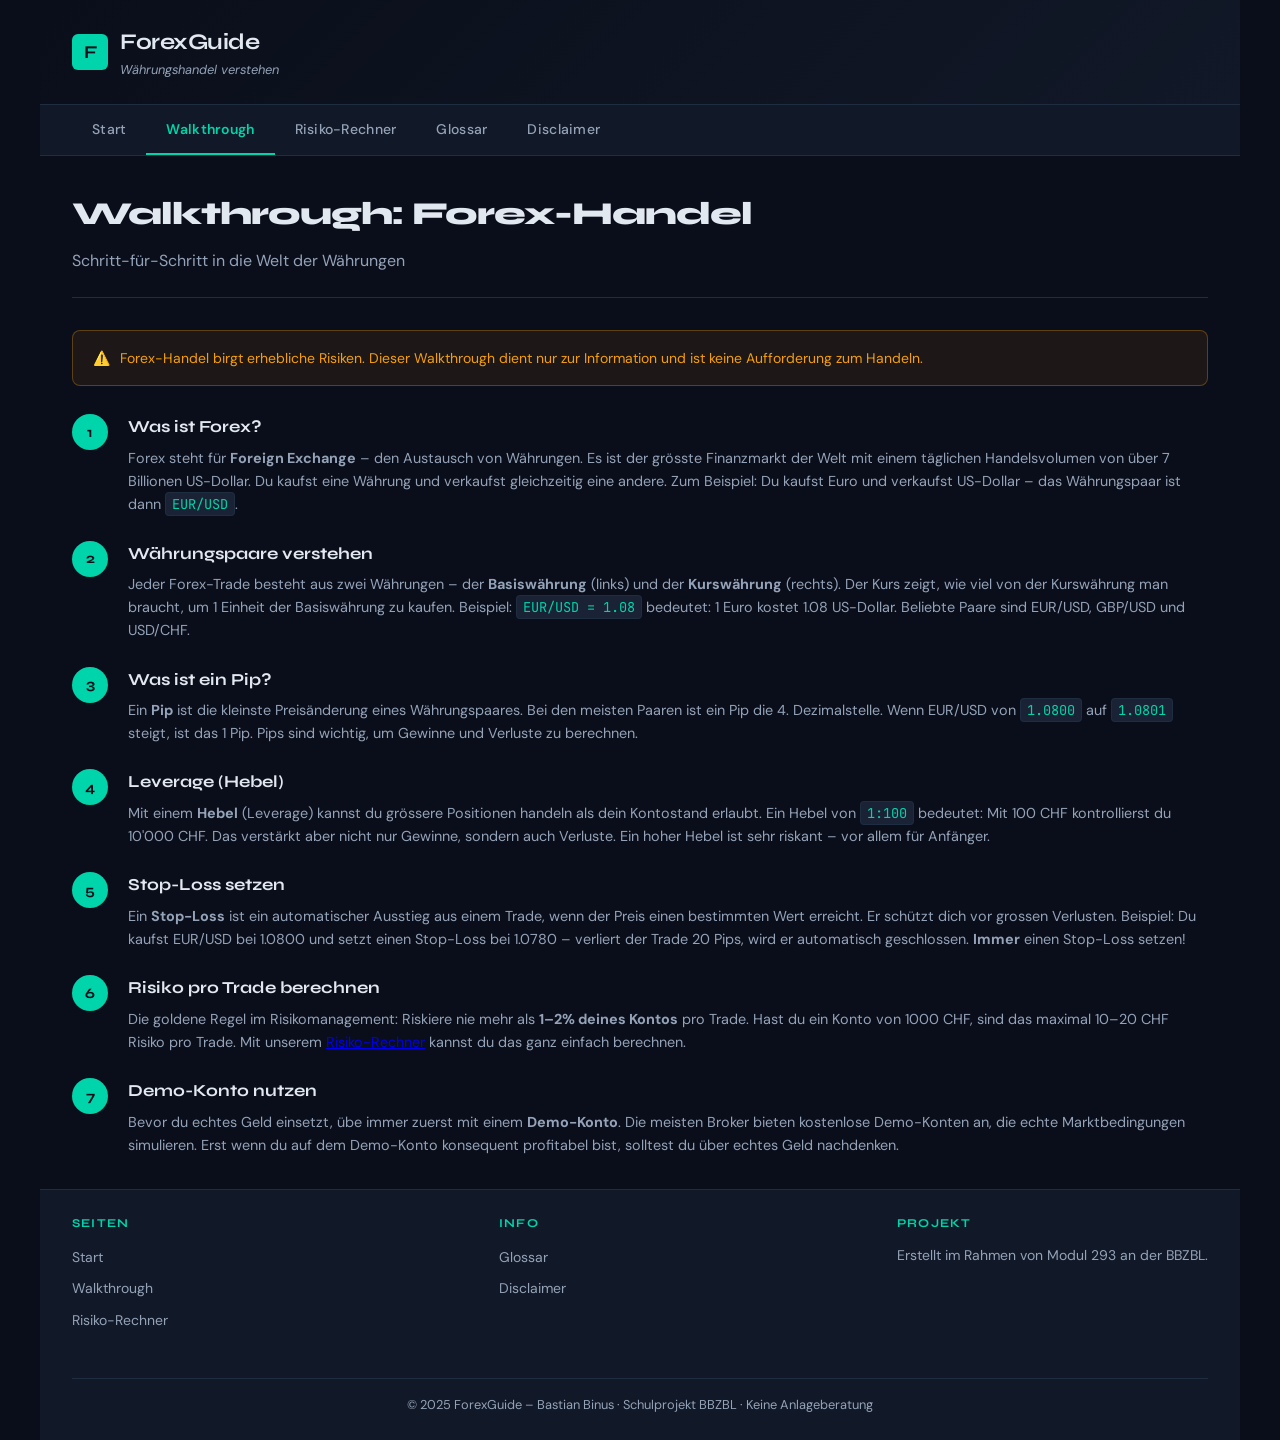
==== walkthrough.html @ 1fb78a0e "commit" ====
<!DOCTYPE html>
<html lang="de">
<head>
  <meta charset="UTF-8">
  <meta name="viewport" content="width=device-width, initial-scale=1.0">
  <meta name="description" content="Schritt-für-Schritt Anleitung für den Einstieg in den Forex-Handel.">
  <title>Walkthrough – ForexGuide</title>
  <link rel="stylesheet" href="style.css">
  <link rel="preconnect" href="https://fonts.googleapis.com">
  <link href="https://fonts.googleapis.com/css2?family=Syne:wght@700;800&family=DM+Sans:wght@400;500;600&family=JetBrains+Mono:wght@400&display=swap" rel="stylesheet">
</head>
<body>

  <header>
    <a href="index.html" class="logo">
      <div class="logo-icon">F</div>
      <div>
        <h1>ForexGuide</h1>
        <p class="tagline">Währungshandel verstehen</p>
      </div>
    </a>
  </header>

  <nav>
    <ul>
      <li><a href="index.html">Start</a></li>
      <li><a href="walkthrough.html" class="active">Walkthrough</a></li>
      <li><a href="rechner.html">Risiko-Rechner</a></li>
      <li><a href="glossar.html">Glossar</a></li>
      <li><a href="disclaimer.html">Disclaimer</a></li>
    </ul>
  </nav>

  <main>
    <div class="page-header">
      <h2>Walkthrough: Forex-Handel</h2>
      <p>Schritt-für-Schritt in die Welt der Währungen</p>
    </div>

    <div class="warning-box">
      <span>⚠️</span>
      <span>Forex-Handel birgt erhebliche Risiken. Dieser Walkthrough dient nur zur Information und ist keine Aufforderung zum Handeln.</span>
    </div>

    <div class="steps">
      <div class="step">
        <div class="step-number">1</div>
        <div class="step-content">
          <h3>Was ist Forex?</h3>
          <p>Forex steht für <strong>Foreign Exchange</strong> – den Austausch von Währungen. Es ist der grösste Finanzmarkt der Welt mit einem täglichen Handelsvolumen von über 7 Billionen US-Dollar. Du kaufst eine Währung und verkaufst gleichzeitig eine andere. Zum Beispiel: Du kaufst Euro und verkaufst US-Dollar – das Währungspaar ist dann <code>EUR/USD</code>.</p>
        </div>
      </div>

      <div class="step">
        <div class="step-number">2</div>
        <div class="step-content">
          <h3>Währungspaare verstehen</h3>
          <p>Jeder Forex-Trade besteht aus zwei Währungen – der <strong>Basiswährung</strong> (links) und der <strong>Kurswährung</strong> (rechts). Der Kurs zeigt, wie viel von der Kurswährung man braucht, um 1 Einheit der Basiswährung zu kaufen. Beispiel: <code>EUR/USD = 1.08</code> bedeutet: 1 Euro kostet 1.08 US-Dollar. Beliebte Paare sind EUR/USD, GBP/USD und USD/CHF.</p>
        </div>
      </div>

      <div class="step">
        <div class="step-number">3</div>
        <div class="step-content">
          <h3>Was ist ein Pip?</h3>
          <p>Ein <strong>Pip</strong> ist die kleinste Preisänderung eines Währungspaares. Bei den meisten Paaren ist ein Pip die 4. Dezimalstelle. Wenn EUR/USD von <code>1.0800</code> auf <code>1.0801</code> steigt, ist das 1 Pip. Pips sind wichtig, um Gewinne und Verluste zu berechnen.</p>
        </div>
      </div>

      <div class="step">
        <div class="step-number">4</div>
        <div class="step-content">
          <h3>Leverage (Hebel)</h3>
          <p>Mit einem <strong>Hebel</strong> (Leverage) kannst du grössere Positionen handeln als dein Kontostand erlaubt. Ein Hebel von <code>1:100</code> bedeutet: Mit 100 CHF kontrollierst du 10'000 CHF. Das verstärkt aber nicht nur Gewinne, sondern auch Verluste. Ein hoher Hebel ist sehr riskant – vor allem für Anfänger.</p>
        </div>
      </div>

      <div class="step">
        <div class="step-number">5</div>
        <div class="step-content">
          <h3>Stop-Loss setzen</h3>
          <p>Ein <strong>Stop-Loss</strong> ist ein automatischer Ausstieg aus einem Trade, wenn der Preis einen bestimmten Wert erreicht. Er schützt dich vor grossen Verlusten. Beispiel: Du kaufst EUR/USD bei 1.0800 und setzt einen Stop-Loss bei 1.0780 – verliert der Trade 20 Pips, wird er automatisch geschlossen. <strong>Immer</strong> einen Stop-Loss setzen!</p>
        </div>
      </div>

      <div class="step">
        <div class="step-number">6</div>
        <div class="step-content">
          <h3>Risiko pro Trade berechnen</h3>
          <p>Die goldene Regel im Risikomanagement: Riskiere nie mehr als <strong>1–2% deines Kontos</strong> pro Trade. Hast du ein Konto von 1000 CHF, sind das maximal 10–20 CHF Risiko pro Trade. Mit unserem <a href="rechner.html">Risiko-Rechner</a> kannst du das ganz einfach berechnen.</p>
        </div>
      </div>

      <div class="step">
        <div class="step-number">7</div>
        <div class="step-content">
          <h3>Demo-Konto nutzen</h3>
          <p>Bevor du echtes Geld einsetzt, übe immer zuerst mit einem <strong>Demo-Konto</strong>. Die meisten Broker bieten kostenlose Demo-Konten an, die echte Marktbedingungen simulieren. Erst wenn du auf dem Demo-Konto konsequent profitabel bist, solltest du über echtes Geld nachdenken.</p>
        </div>
      </div>
    </div>
  </main>

  <footer>
    <div class="footer-section">
      <h3>Seiten</h3>
      <ul>
        <li><a href="index.html">Start</a></li>
        <li><a href="walkthrough.html">Walkthrough</a></li>
        <li><a href="rechner.html">Risiko-Rechner</a></li>
      </ul>
    </div>
    <div class="footer-section">
      <h3>Info</h3>
      <ul>
        <li><a href="glossar.html">Glossar</a></li>
        <li><a href="disclaimer.html">Disclaimer</a></li>
      </ul>
    </div>
    <div class="footer-section">
      <h3>Projekt</h3>
      <p>Erstellt im Rahmen von Modul 293 an der BBZBL.</p>
    </div>
    <div class="footer-bottom">
      <p>© 2025 ForexGuide – Bastian Binus · Schulprojekt BBZBL · Keine Anlageberatung</p>
    </div>
  </footer>

</body>
</html>
---- style.css ----
/* ===========================
   Forex Guide – Global Styles
   =========================== */

/* CSS Variables */
:root {
  --color-bg: #0a0e1a;
  --color-surface: #111827;
  --color-surface-2: #1a2235;
  --color-accent: #00d4aa;
  --color-accent-2: #f59e0b;
  --color-text: #e2e8f0;
  --color-text-muted: #94a3b8;
  --color-border: #1e2d40;
  --color-danger: #ef4444;
  --color-success: #22c55e;
  --font-display: 'Syne', sans-serif;
  --font-body: 'DM Sans', sans-serif;
  --font-mono: 'JetBrains Mono', monospace;
  --radius: 8px;
  --shadow: 0 4px 24px rgba(0,0,0,0.4);
}

/* Reset & Box Model (K7: border-box für alle Elemente) */
* {
  box-sizing: border-box;
  margin: 0;
  padding: 0;
}

/* ===========================
   K7: CSS Grid Layout
   =========================== */
body {
  font-family: var(--font-body);
  background-color: var(--color-bg);
  color: var(--color-text);
  font-size: 16px;
  line-height: 1.6;
  min-height: 100vh;

  /* Grid Layout */
  max-width: 1200px;
  margin: 0 auto;
  display: grid;
  grid-template-columns: 1fr;
  grid-template-rows: auto auto 1fr auto;
  grid-template-areas:
    "header"
    "nav"
    "main"
    "footer";
  gap: 0;
}

/* ===========================
   Header
   =========================== */
header {
  grid-area: header;
  padding: 24px 32px;
  border-bottom: 1px solid var(--color-border);
  background: linear-gradient(135deg, #0a0e1a 0%, #111827 100%);
  display: flex;
  align-items: center;
  justify-content: space-between;
  min-height: 80px;
}

header .logo {
  display: flex;
  align-items: center;
  gap: 12px;
  text-decoration: none;
}

header .logo-icon {
  width: 36px;
  height: 36px;
  background: var(--color-accent);
  border-radius: 6px;
  display: flex;
  align-items: center;
  justify-content: center;
  font-family: var(--font-display);
  font-weight: 700;
  color: var(--color-bg);
  font-size: 18px;
}

header h1 {
  font-family: var(--font-display);
  font-size: 1.4rem;
  font-weight: 700;
  color: var(--color-text);
  letter-spacing: -0.02em;
}

header .tagline {
  font-size: 0.8rem;
  color: var(--color-text-muted);
  font-style: italic;
}

/* ===========================
   K7: Navigation mit Flexbox
   =========================== */
nav {
  grid-area: nav;
  background: var(--color-surface);
  border-bottom: 1px solid var(--color-border);
  min-height: 50px;
  padding: 0 32px;
}

nav ul {
  display: flex;           /* K7: Flexbox */
  list-style: none;
  gap: 0;
  height: 100%;
  align-items: stretch;
}

nav ul li a {
  display: flex;
  align-items: center;
  padding: 0 20px;
  height: 50px;
  color: var(--color-text-muted);
  text-decoration: none;
  font-size: 0.875rem;
  font-weight: 500;
  letter-spacing: 0.02em;
  border-bottom: 2px solid transparent;
  transition: color 0.2s, border-color 0.2s;
  white-space: nowrap;
}

nav ul li a:hover {
  color: var(--color-accent);
  border-bottom-color: var(--color-accent);
}

nav ul li a.active {
  color: var(--color-accent);
  border-bottom-color: var(--color-accent);
  font-weight: 600;
}

nav ul li a:visited {
  color: var(--color-text-muted);
}

nav ul li a:visited:hover,
nav ul li a:visited.active {
  color: var(--color-accent);
}

/* ===========================
   Main Content Area
   =========================== */
main {
  grid-area: main;
  padding: 32px;
  min-height: 400px;
}

/* ===========================
   K7: Footer mit Flexbox
   =========================== */
footer {
  grid-area: footer;
  background: var(--color-surface);
  border-top: 1px solid var(--color-border);
  padding: 24px 32px;
  min-height: 100px;

  /* K7: Flexbox für Footer-Bereiche */
  display: flex;
  justify-content: space-between;
  align-items: flex-start;
  gap: 24px;
  flex-wrap: wrap;
}

.footer-section h3 {
  font-family: var(--font-display);
  font-size: 0.75rem;
  text-transform: uppercase;
  letter-spacing: 0.1em;
  color: var(--color-accent);
  margin-bottom: 10px;
}

.footer-section ul {
  list-style: none;
}

.footer-section ul li {
  margin-bottom: 6px;
}

.footer-section ul li a,
.footer-section p {
  color: var(--color-text-muted);
  text-decoration: none;
  font-size: 0.875rem;
  transition: color 0.2s;
}

.footer-section ul li a:hover {
  color: var(--color-accent);
}

.footer-bottom {
  width: 100%;
  border-top: 1px solid var(--color-border);
  margin-top: 16px;
  padding-top: 16px;
  text-align: center;
  color: var(--color-text-muted);
  font-size: 0.8rem;
}

/* ===========================
   Reusable Components
   =========================== */

/* Hero Section */
.hero {
  text-align: center;
  padding: 48px 0 40px;
  max-width: 700px;
  margin: 0 auto 48px;
}

.hero-badge {
  display: inline-block;
  background: rgba(0,212,170,0.1);
  color: var(--color-accent);
  border: 1px solid rgba(0,212,170,0.3);
  padding: 4px 14px;
  border-radius: 20px;
  font-size: 0.75rem;
  letter-spacing: 0.08em;
  text-transform: uppercase;
  margin-bottom: 20px;
}

.hero h2 {
  font-family: var(--font-display);
  font-size: clamp(2rem, 5vw, 3rem);
  font-weight: 800;
  letter-spacing: -0.03em;
  line-height: 1.15;
  margin-bottom: 16px;
}

.hero h2 span {
  color: var(--color-accent);
}

.hero p {
  color: var(--color-text-muted);
  font-size: 1.05rem;
  max-width: 520px;
  margin: 0 auto;
}

/* Cards Grid */
.cards-grid {
  display: grid;
  grid-template-columns: repeat(auto-fit, minmax(260px, 1fr));
  gap: 20px;
  margin-bottom: 48px;
}

.card {
  background: var(--color-surface);
  border: 1px solid var(--color-border);
  border-radius: var(--radius);
  padding: 24px;
  transition: border-color 0.2s, transform 0.2s;
}

.card:hover {
  border-color: var(--color-accent);
  transform: translateY(-2px);
}

.card-icon {
  font-size: 1.8rem;
  margin-bottom: 12px;
}

.card h3 {
  font-family: var(--font-display);
  font-size: 1.05rem;
  font-weight: 700;
  margin-bottom: 8px;
  color: var(--color-text);
}

.card p {
  color: var(--color-text-muted);
  font-size: 0.875rem;
  line-height: 1.6;
}

.card a {
  display: inline-block;
  margin-top: 14px;
  color: var(--color-accent);
  text-decoration: none;
  font-size: 0.875rem;
  font-weight: 600;
}

.card a:hover {
  text-decoration: underline;
}

/* Page Header */
.page-header {
  margin-bottom: 32px;
  padding-bottom: 24px;
  border-bottom: 1px solid var(--color-border);
}

.page-header h2 {
  font-family: var(--font-display);
  font-size: 2rem;
  font-weight: 800;
  letter-spacing: -0.03em;
  margin-bottom: 8px;
}

.page-header p {
  color: var(--color-text-muted);
}

/* Warning box */
.warning-box {
  background: rgba(245,158,11,0.08);
  border: 1px solid rgba(245,158,11,0.3);
  border-radius: var(--radius);
  padding: 16px 20px;
  margin-bottom: 28px;
  font-size: 0.875rem;
  color: var(--color-accent-2);
  display: flex;
  gap: 10px;
  align-items: flex-start;
}

/* Steps */
.steps {
  display: flex;
  flex-direction: column;
  gap: 24px;
}

.step {
  display: flex;
  gap: 20px;
  align-items: flex-start;
}

.step-number {
  flex-shrink: 0;
  width: 36px;
  height: 36px;
  border-radius: 50%;
  background: var(--color-accent);
  color: var(--color-bg);
  display: flex;
  align-items: center;
  justify-content: center;
  font-family: var(--font-display);
  font-weight: 700;
  font-size: 0.9rem;
}

.step-content h3 {
  font-family: var(--font-display);
  font-size: 1.05rem;
  font-weight: 700;
  margin-bottom: 6px;
}

.step-content p {
  color: var(--color-text-muted);
  font-size: 0.9rem;
}

.step-content code {
  font-family: var(--font-mono);
  background: var(--color-surface-2);
  border: 1px solid var(--color-border);
  padding: 2px 6px;
  border-radius: 4px;
  font-size: 0.85rem;
  color: var(--color-accent);
}

/* Calculator */
.calculator {
  background: var(--color-surface);
  border: 1px solid var(--color-border);
  border-radius: var(--radius);
  padding: 32px;
  max-width: 580px;
}

.form-group {
  margin-bottom: 20px;
}

.form-group label {
  display: block;
  font-size: 0.875rem;
  font-weight: 600;
  color: var(--color-text-muted);
  margin-bottom: 8px;
  text-transform: uppercase;
  letter-spacing: 0.05em;
}

.form-group input,
.form-group select {
  width: 100%;
  padding: 12px 16px;
  background: var(--color-surface-2);
  border: 1px solid var(--color-border);
  border-radius: var(--radius);
  color: var(--color-text);
  font-family: var(--font-body);
  font-size: 1rem;
  transition: border-color 0.2s;
}

.form-group input:focus,
.form-group select:focus {
  outline: none;
  border-color: var(--color-accent);
}

.form-group select option {
  background: var(--color-surface);
}

.btn {
  padding: 12px 28px;
  background: var(--color-accent);
  color: var(--color-bg);
  border: none;
  border-radius: var(--radius);
  font-family: var(--font-display);
  font-size: 0.95rem;
  font-weight: 700;
  cursor: pointer;
  transition: background 0.2s, transform 0.1s;
  letter-spacing: 0.02em;
}

.btn:hover {
  background: #00b894;
  transform: translateY(-1px);
}

.result-box {
  margin-top: 24px;
  padding: 20px;
  background: rgba(0,212,170,0.06);
  border: 1px solid rgba(0,212,170,0.25);
  border-radius: var(--radius);
  display: none;
}

.result-box.visible {
  display: block;
}

.result-box h4 {
  font-family: var(--font-display);
  font-size: 0.75rem;
  text-transform: uppercase;
  letter-spacing: 0.1em;
  color: var(--color-accent);
  margin-bottom: 12px;
}

.result-row {
  display: flex;
  justify-content: space-between;
  padding: 8px 0;
  border-bottom: 1px solid var(--color-border);
  font-size: 0.9rem;
}

.result-row:last-child {
  border-bottom: none;
  font-weight: 700;
}

.result-row .value {
  color: var(--color-accent);
  font-family: var(--font-mono);
}

.value.danger {
  color: var(--color-danger);
}

/* Glossar */
.glossar-search {
  margin-bottom: 24px;
}

.glossar-search input {
  width: 100%;
  padding: 14px 20px;
  background: var(--color-surface);
  border: 1px solid var(--color-border);
  border-radius: var(--radius);
  color: var(--color-text);
  font-family: var(--font-body);
  font-size: 1rem;
  transition: border-color 0.2s;
}

.glossar-search input:focus {
  outline: none;
  border-color: var(--color-accent);
}

.glossar-search input::placeholder {
  color: var(--color-text-muted);
}

.glossar-list {
  display: flex;
  flex-direction: column;
  gap: 12px;
}

.glossar-item {
  background: var(--color-surface);
  border: 1px solid var(--color-border);
  border-radius: var(--radius);
  padding: 18px 24px;
  transition: border-color 0.2s;
}

.glossar-item:hover {
  border-color: var(--color-accent);
}

.glossar-item dt {
  font-family: var(--font-display);
  font-weight: 700;
  color: var(--color-accent);
  margin-bottom: 6px;
  font-size: 1rem;
}

.glossar-item dd {
  color: var(--color-text-muted);
  font-size: 0.9rem;
  line-height: 1.6;
}

/* Disclaimer page */
.disclaimer-content {
  max-width: 720px;
}

.disclaimer-content h3 {
  font-family: var(--font-display);
  font-size: 1.1rem;
  font-weight: 700;
  color: var(--color-text);
  margin: 28px 0 10px;
  padding-top: 20px;
  border-top: 1px solid var(--color-border);
}

.disclaimer-content h3:first-of-type {
  margin-top: 0;
  border-top: none;
  padding-top: 0;
}

.disclaimer-content p {
  color: var(--color-text-muted);
  font-size: 0.9rem;
  line-height: 1.75;
  margin-bottom: 12px;
}

/* ===========================
   K7: Responsive Layout
   =========================== */
@media (max-width: 768px) {
  body {
    grid-template-areas:
      "header"
      "nav"
      "main"
      "footer";
  }

  header {
    padding: 16px 20px;
    flex-direction: column;
    align-items: flex-start;
    gap: 6px;
    min-height: auto;
  }

  nav {
    padding: 0 12px;
    overflow-x: auto;
  }

  nav ul {
    gap: 0;
  }

  nav ul li a {
    padding: 0 12px;
    font-size: 0.8rem;
  }

  main {
    padding: 20px 16px;
  }

  footer {
    flex-direction: column;
    padding: 20px 16px;
  }

  .cards-grid {
    grid-template-columns: 1fr;
  }

  .calculator {
    padding: 20px;
  }
}
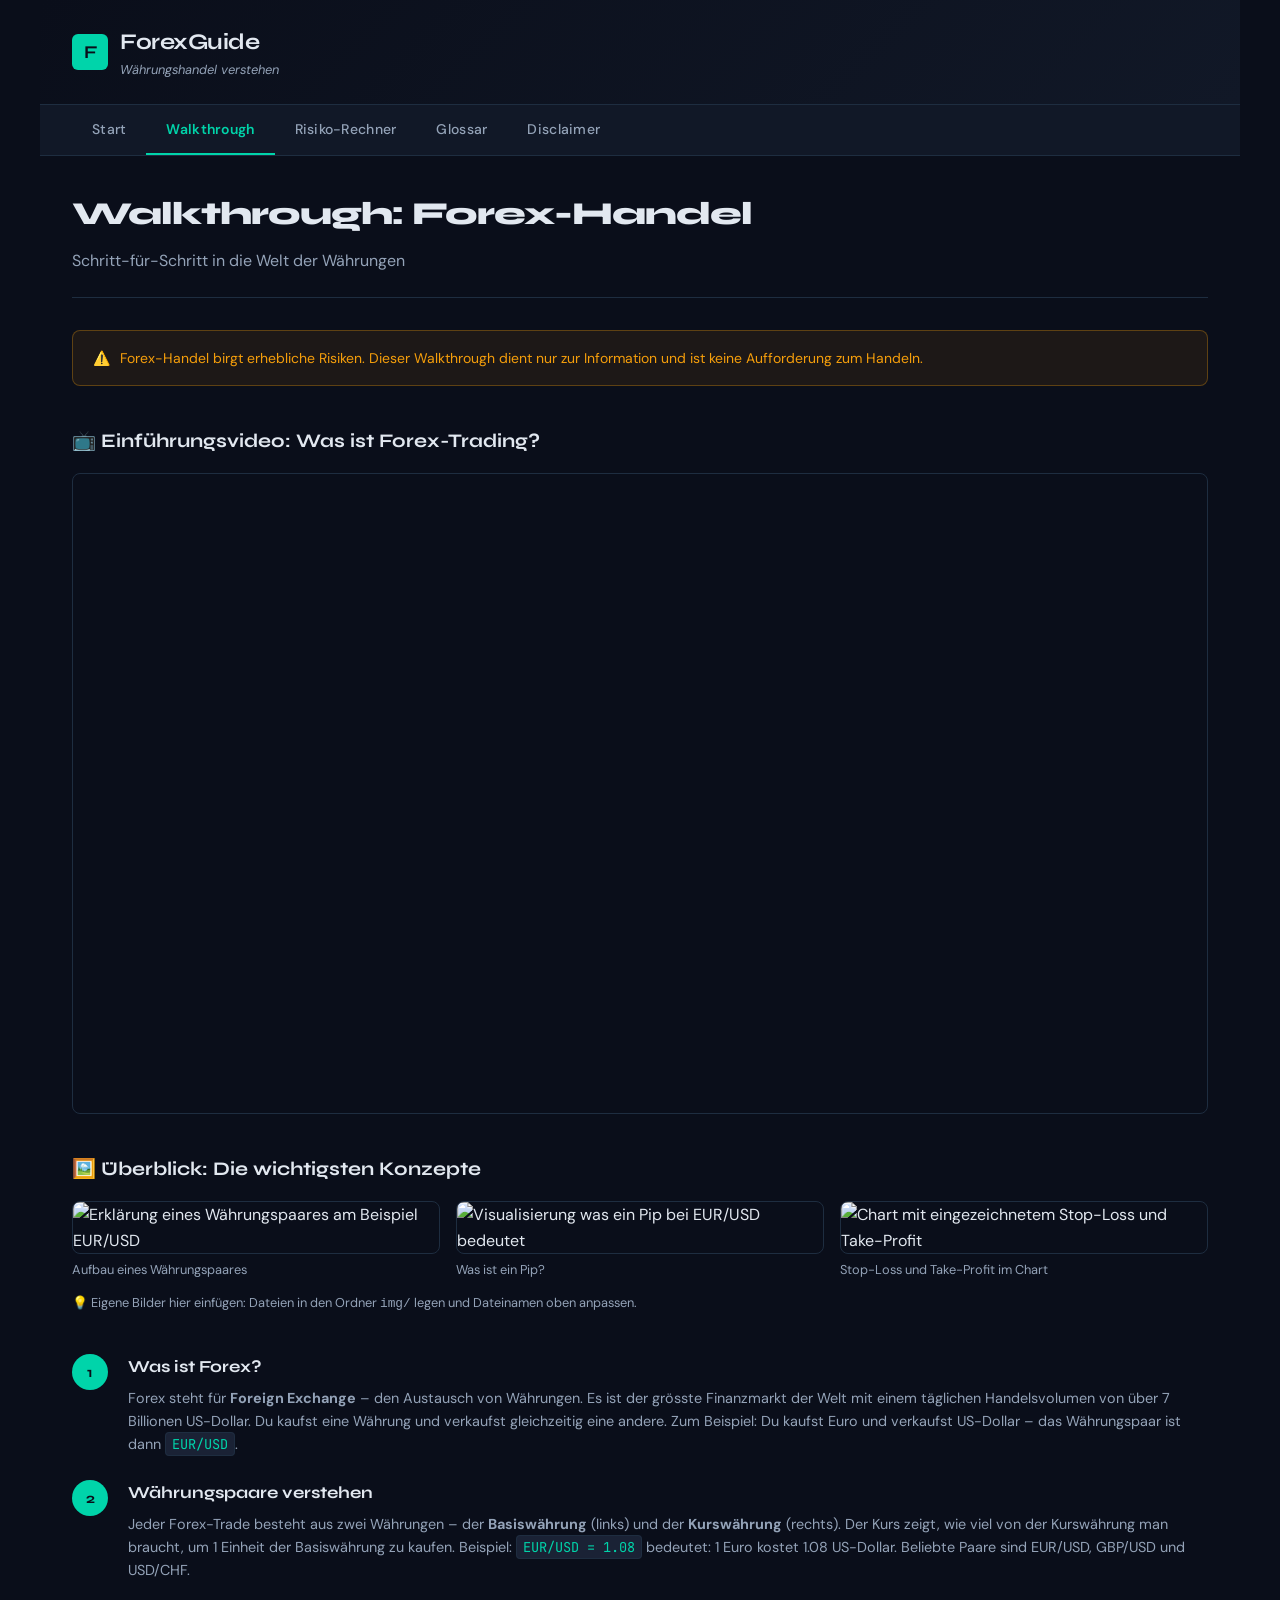
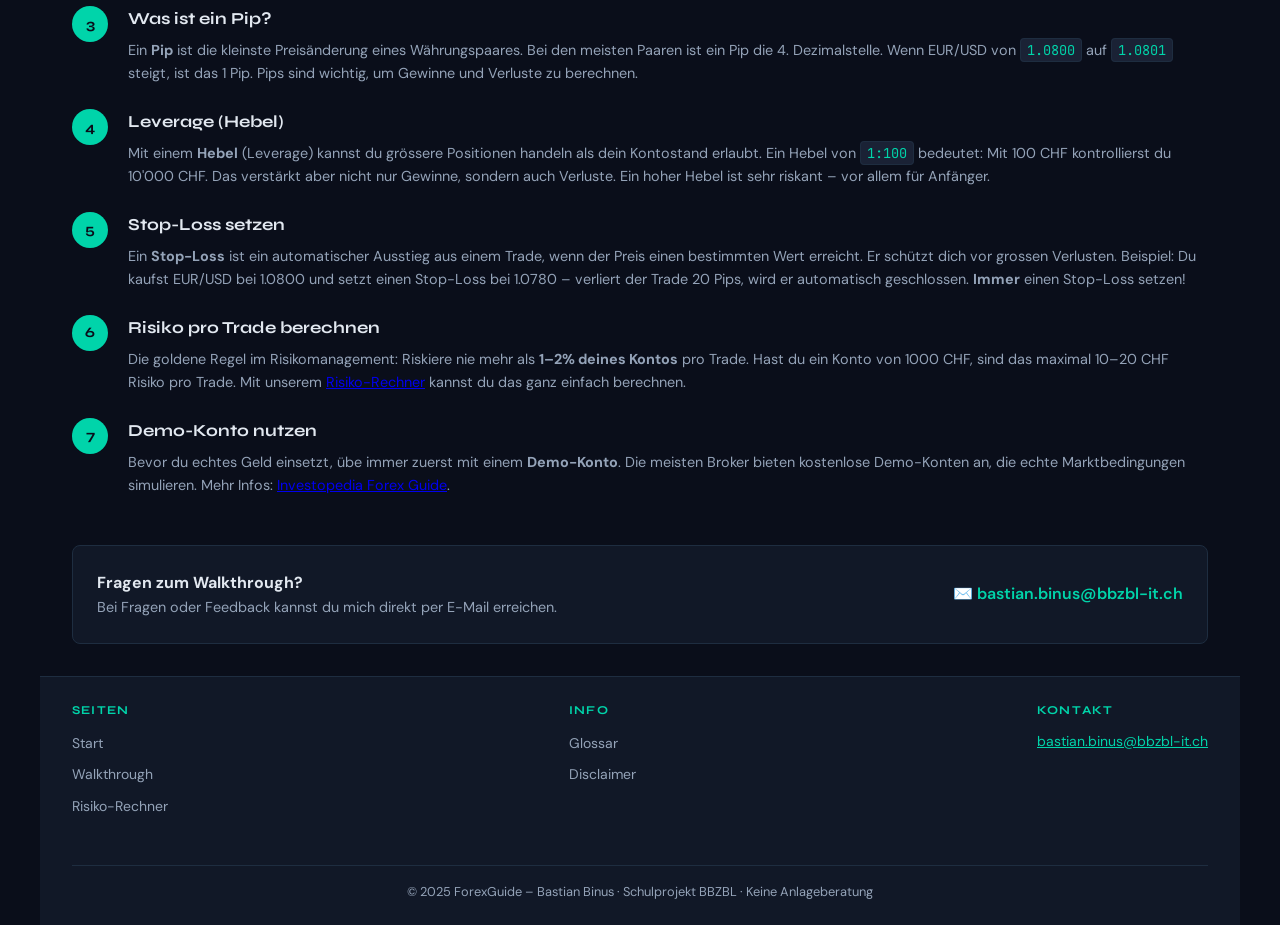
==== commit 9cc702bb: "Picture PlaceHolder" ====
--- a/walkthrough.html
+++ b/walkthrough.html
@@ -3,16 +3,92 @@
 <head>
   <meta charset="UTF-8">
   <meta name="viewport" content="width=device-width, initial-scale=1.0">
-  <meta name="description" content="Schritt-für-Schritt Anleitung für den Einstieg in den Forex-Handel.">
+  <meta name="description" content="Schritt-für-Schritt Anleitung für den Einstieg in den Forex-Handel. Mit Video-Erklärung und Bildmaterial.">
   <title>Walkthrough – ForexGuide</title>
   <link rel="stylesheet" href="style.css">
   <link rel="preconnect" href="https://fonts.googleapis.com">
-  <link href="https://fonts.googleapis.com/css2?family=Syne:wght@700;800&family=DM+Sans:wght@400;500;600&family=JetBrains+Mono:wght@400&display=swap" rel="stylesheet">
+  <link rel="preconnect" href="https://fonts.gstatic.com" crossorigin>
+  <link rel="stylesheet" href="https://fonts.googleapis.com/css2?family=Syne:wght@700;800&family=DM+Sans:wght@400;500;600&family=JetBrains+Mono:wght@400&display=swap" media="print" onload="this.media='all'">
+  <noscript><link rel="stylesheet" href="https://fonts.googleapis.com/css2?family=Syne:wght@700;800&family=DM+Sans:wght@400;500;600&family=JetBrains+Mono:wght@400&display=swap"></noscript>
+  <style>
+    .media-section {
+      margin: 40px 0;
+    }
+    .media-section h3 {
+      font-family: var(--font-display);
+      font-size: 1.2rem;
+      font-weight: 700;
+      margin-bottom: 16px;
+      color: var(--color-text);
+    }
+    .video-wrapper {
+      position: relative;
+      padding-bottom: 56.25%; /* 16:9 */
+      height: 0;
+      overflow: hidden;
+      border-radius: var(--radius);
+      border: 1px solid var(--color-border);
+    }
+    .video-wrapper iframe {
+      position: absolute;
+      top: 0;
+      left: 0;
+      width: 100%;
+      height: 100%;
+      border: none;
+    }
+    .image-grid {
+      display: grid;
+      grid-template-columns: repeat(auto-fit, minmax(220px, 1fr));
+      gap: 16px;
+      margin-top: 16px;
+    }
+    .image-placeholder {
+      background: var(--color-surface);
+      border: 2px dashed var(--color-border);
+      border-radius: var(--radius);
+      aspect-ratio: 16/9;
+      display: flex;
+      flex-direction: column;
+      align-items: center;
+      justify-content: center;
+      gap: 8px;
+      color: var(--color-text-muted);
+      font-size: 0.85rem;
+    }
+    .image-placeholder span {
+      font-size: 2rem;
+    }
+    .contact-box {
+      margin-top: 48px;
+      padding: 24px;
+      background: var(--color-surface);
+      border: 1px solid var(--color-border);
+      border-radius: var(--radius);
+      display: flex;
+      align-items: center;
+      justify-content: space-between;
+      flex-wrap: wrap;
+      gap: 16px;
+    }
+    .contact-box p {
+      color: var(--color-text-muted);
+      font-size: 0.9rem;
+    }
+    .contact-box a {
+      color: var(--color-accent);
+      font-weight: 600;
+      text-decoration: none;
+    }
+    .contact-box a:hover {
+      text-decoration: underline;
+    }
+  </style>
 </head>
 <body>
 
   <header>
-    <a href="index.html" class="logo">
+    <a href="index.html" class="logo" aria-label="ForexGuide Startseite">
       <div class="logo-icon">F</div>
       <div>
         <h1>ForexGuide</h1>
@@ -21,7 +97,7 @@
     </a>
   </header>
 
-  <nav>
+  <nav aria-label="Hauptnavigation">
     <ul>
       <li><a href="index.html">Start</a></li>
       <li><a href="walkthrough.html" class="active">Walkthrough</a></li>
@@ -37,11 +113,45 @@
       <p>Schritt-für-Schritt in die Welt der Währungen</p>
     </div>
 
-    <div class="warning-box">
+    <div class="warning-box" role="alert">
       <span>⚠️</span>
       <span>Forex-Handel birgt erhebliche Risiken. Dieser Walkthrough dient nur zur Information und ist keine Aufforderung zum Handeln.</span>
     </div>
 
+    <!-- Einführungsvideo -->
+    <div class="media-section">
+      <h3>📺 Einführungsvideo: Was ist Forex-Trading?</h3>
+      <div class="video-wrapper">
+        <iframe
+          src="https://www.youtube.com/embed/eTtbOBOBCVw"
+          title="Forex Trading Einführung für Anfänger"
+          allow="accelerometer; autoplay; clipboard-write; encrypted-media; gyroscope; picture-in-picture"
+          allowfullscreen
+          loading="lazy">
+        </iframe>
+      </div>
+    </div>
+
+    <!-- Bildübersicht -->
+    <div class="media-section">
+      <h3>🖼️ Überblick: Die wichtigsten Konzepte</h3>
+      <div class="image-grid">
+        <figure>
+          <img src="img/waehrungspaar.png" alt="Erklärung eines Währungspaares am Beispiel EUR/USD" width="400" height="225" style="width:100%; border-radius:8px; border:1px solid var(--color-border);">
+          <figcaption style="font-size:0.8rem; color:var(--color-text-muted); margin-top:6px;">Aufbau eines Währungspaares</figcaption>
+        </figure>
+        <figure>
+          <img src="img/pip.png" alt="Visualisierung was ein Pip bei EUR/USD bedeutet" width="400" height="225" style="width:100%; border-radius:8px; border:1px solid var(--color-border);">
+          <figcaption style="font-size:0.8rem; color:var(--color-text-muted); margin-top:6px;">Was ist ein Pip?</figcaption>
+        </figure>
+        <figure>
+          <img src="img/stoploss.png" alt="Chart mit eingezeichnetem Stop-Loss und Take-Profit" width="400" height="225" style="width:100%; border-radius:8px; border:1px solid var(--color-border);">
+          <figcaption style="font-size:0.8rem; color:var(--color-text-muted); margin-top:6px;">Stop-Loss und Take-Profit im Chart</figcaption>
+        </figure>
+      </div>
+      <p style="margin-top:12px; font-size:0.8rem; color:var(--color-text-muted);">💡 Eigene Bilder hier einfügen: Dateien in den Ordner <code>img/</code> legen und Dateinamen oben anpassen.</p>
+    </div>
+
     <div class="steps">
       <div class="step">
         <div class="step-number">1</div>
@@ -95,10 +205,20 @@
         <div class="step-number">7</div>
         <div class="step-content">
           <h3>Demo-Konto nutzen</h3>
-          <p>Bevor du echtes Geld einsetzt, übe immer zuerst mit einem <strong>Demo-Konto</strong>. Die meisten Broker bieten kostenlose Demo-Konten an, die echte Marktbedingungen simulieren. Erst wenn du auf dem Demo-Konto konsequent profitabel bist, solltest du über echtes Geld nachdenken.</p>
-        </div>
-      </div>
-    </div>
+          <p>Bevor du echtes Geld einsetzt, übe immer zuerst mit einem <strong>Demo-Konto</strong>. Die meisten Broker bieten kostenlose Demo-Konten an, die echte Marktbedingungen simulieren. Mehr Infos: <a href="https://www.investopedia.com/forex" target="_blank" rel="noopener noreferrer">Investopedia Forex Guide</a>.</p>
+        </div>
+      </div>
+    </div>
+
+    <!-- Kontakt -->
+    <div class="contact-box">
+      <div>
+        <strong>Fragen zum Walkthrough?</strong>
+        <p>Bei Fragen oder Feedback kannst du mich direkt per E-Mail erreichen.</p>
+      </div>
+      <a href="mailto:bastian.binus@bbzbl-it.ch">✉️ bastian.binus@bbzbl-it.ch</a>
+    </div>
+
   </main>
 
   <footer>
@@ -118,8 +238,8 @@
       </ul>
     </div>
     <div class="footer-section">
-      <h3>Projekt</h3>
-      <p>Erstellt im Rahmen von Modul 293 an der BBZBL.</p>
+      <h3>Kontakt</h3>
+      <p><a href="mailto:bastian.binus@bbzbl-it.ch" style="color:var(--color-accent);">bastian.binus@bbzbl-it.ch</a></p>
     </div>
     <div class="footer-bottom">
       <p>© 2025 ForexGuide – Bastian Binus · Schulprojekt BBZBL · Keine Anlageberatung</p>
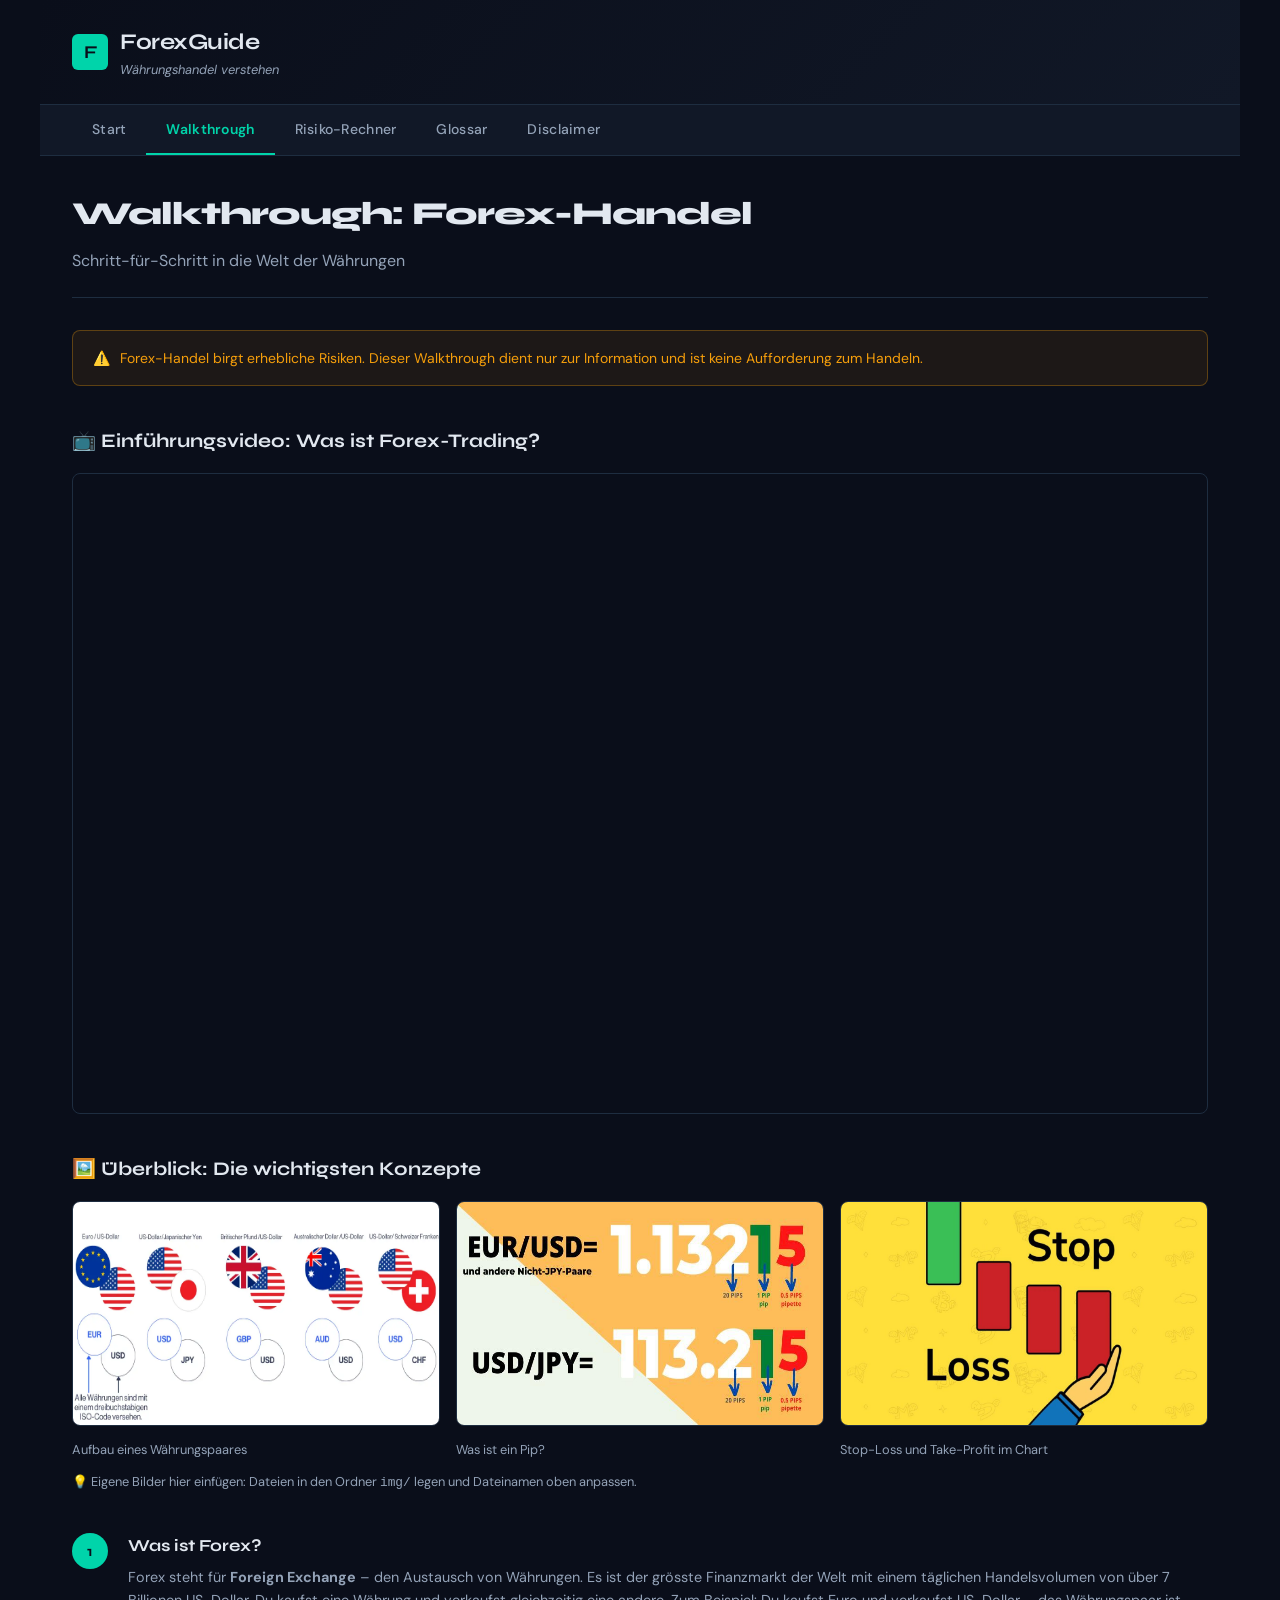
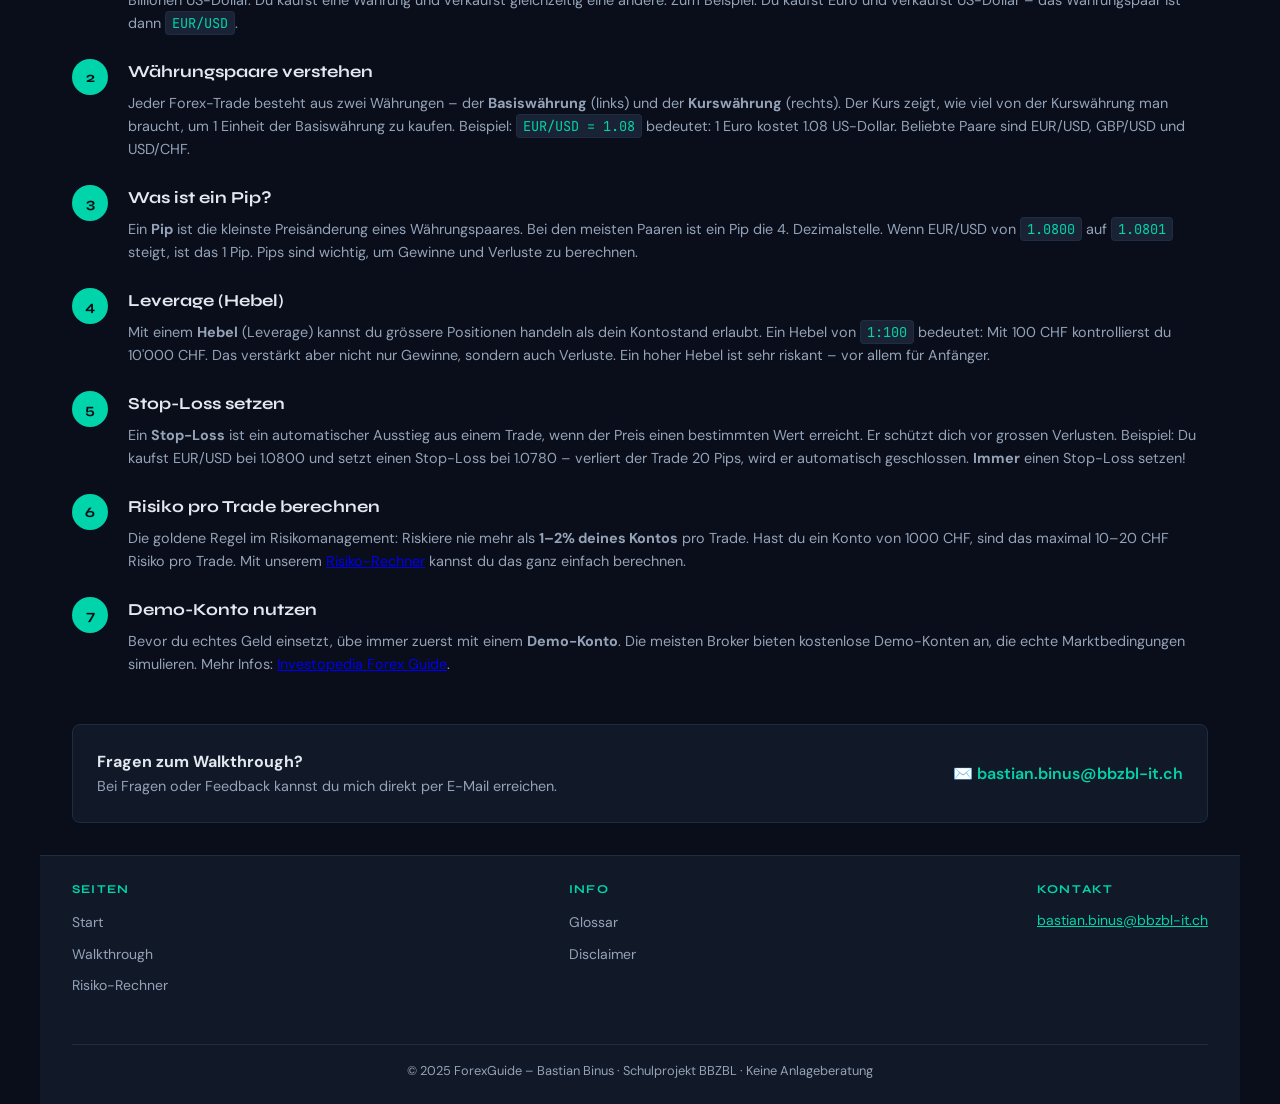
==== commit 073f93cd: "Placeholder gefüllt" ====
--- a/walkthrough.html
+++ b/walkthrough.html
@@ -123,7 +123,7 @@
       <h3>📺 Einführungsvideo: Was ist Forex-Trading?</h3>
       <div class="video-wrapper">
         <iframe
-          src="https://www.youtube.com/embed/eTtbOBOBCVw"
+          src="https://www.youtube.com/embed/wIyZcY6kNuo"
           title="Forex Trading Einführung für Anfänger"
           allow="accelerometer; autoplay; clipboard-write; encrypted-media; gyroscope; picture-in-picture"
           allowfullscreen
@@ -137,15 +137,15 @@
       <h3>🖼️ Überblick: Die wichtigsten Konzepte</h3>
       <div class="image-grid">
         <figure>
-          <img src="img/waehrungspaar.png" alt="Erklärung eines Währungspaares am Beispiel EUR/USD" width="400" height="225" style="width:100%; border-radius:8px; border:1px solid var(--color-border);">
+          <img src="img/Währungspaare.webp" alt="Erklärung eines Währungspaares am Beispiel EUR/USD" width="400" height="225" style="width:100%; border-radius:8px; border:1px solid var(--color-border);">
           <figcaption style="font-size:0.8rem; color:var(--color-text-muted); margin-top:6px;">Aufbau eines Währungspaares</figcaption>
         </figure>
         <figure>
-          <img src="img/pip.png" alt="Visualisierung was ein Pip bei EUR/USD bedeutet" width="400" height="225" style="width:100%; border-radius:8px; border:1px solid var(--color-border);">
+          <img src="img/EURUSD_PIP.jpg" alt="Visualisierung was ein Pip bei EUR/USD bedeutet" width="400" height="225" style="width:100%; border-radius:8px; border:1px solid var(--color-border);">
           <figcaption style="font-size:0.8rem; color:var(--color-text-muted); margin-top:6px;">Was ist ein Pip?</figcaption>
         </figure>
         <figure>
-          <img src="img/stoploss.png" alt="Chart mit eingezeichnetem Stop-Loss und Take-Profit" width="400" height="225" style="width:100%; border-radius:8px; border:1px solid var(--color-border);">
+          <img src="img/StopLoss.jpg" alt="Chart mit eingezeichnetem Stop-Loss und Take-Profit" width="400" height="225" style="width:100%; border-radius:8px; border:1px solid var(--color-border);">
           <figcaption style="font-size:0.8rem; color:var(--color-text-muted); margin-top:6px;">Stop-Loss und Take-Profit im Chart</figcaption>
         </figure>
       </div>
